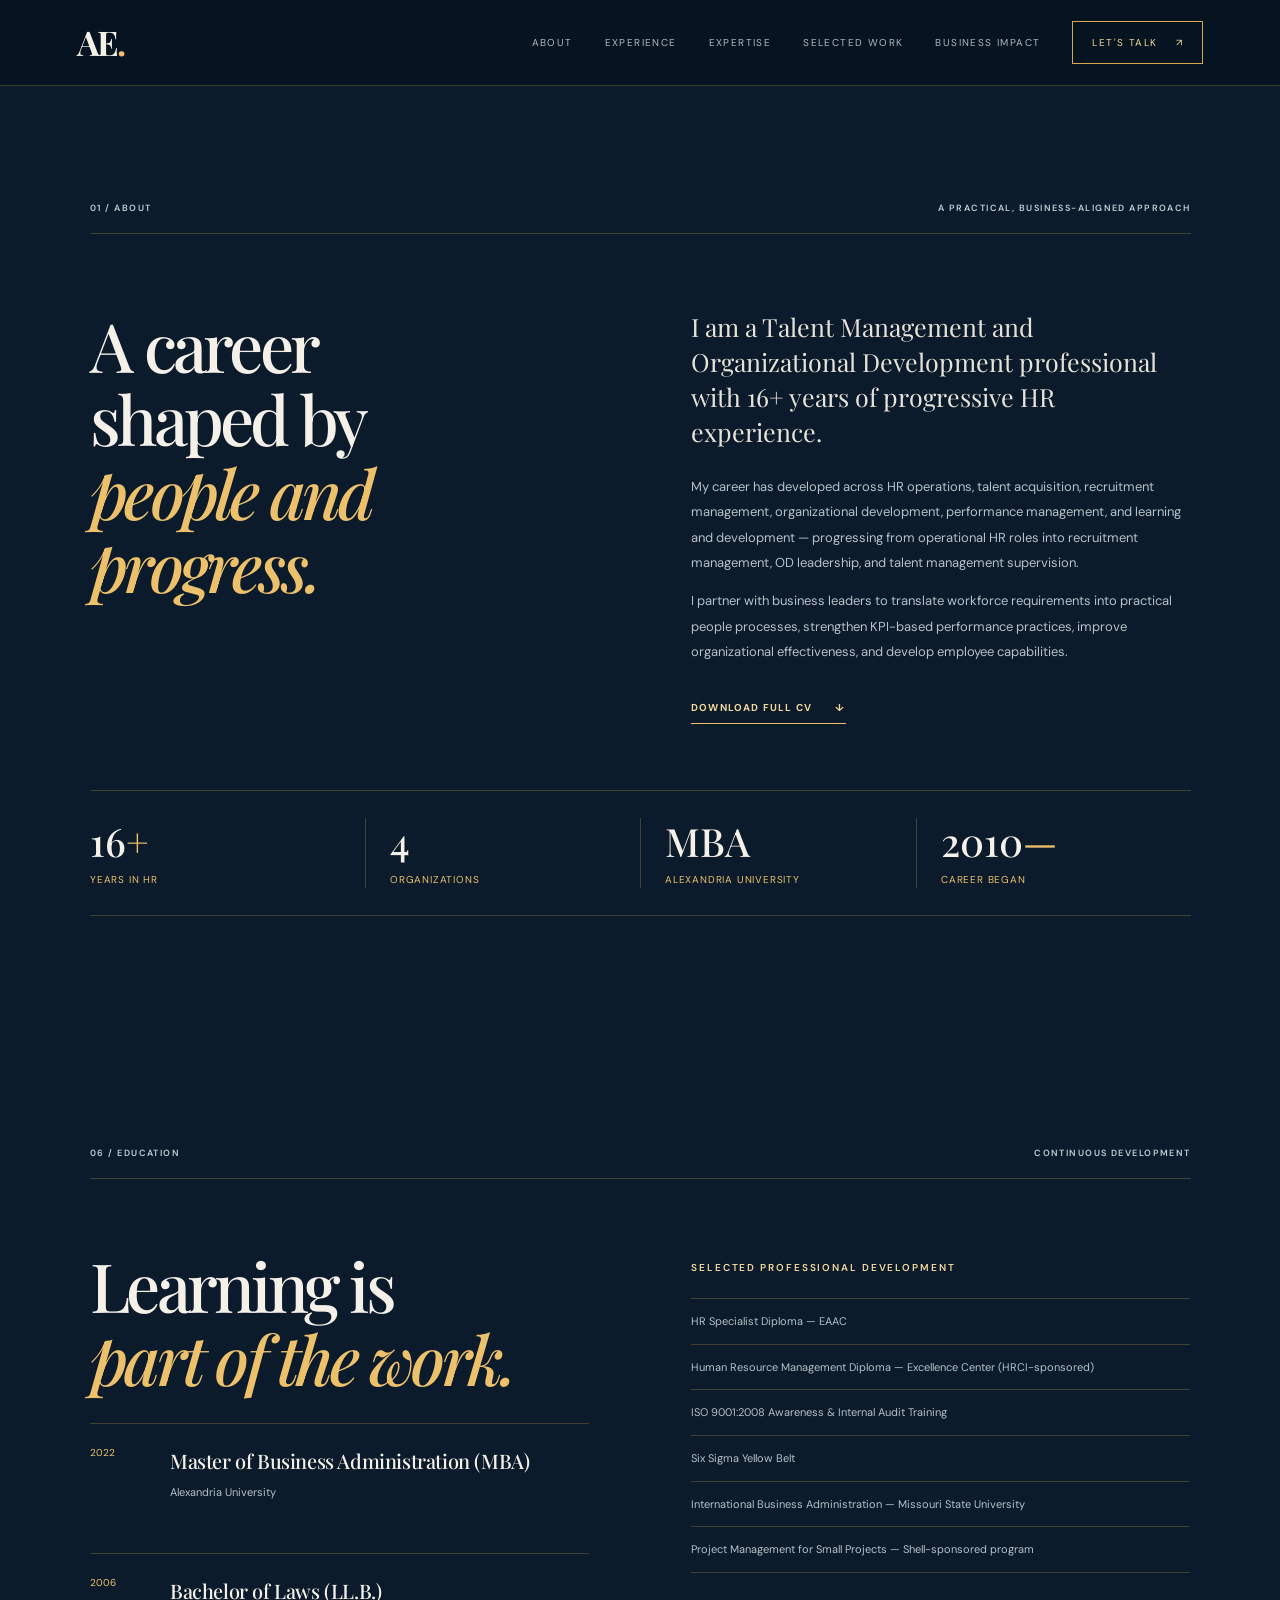
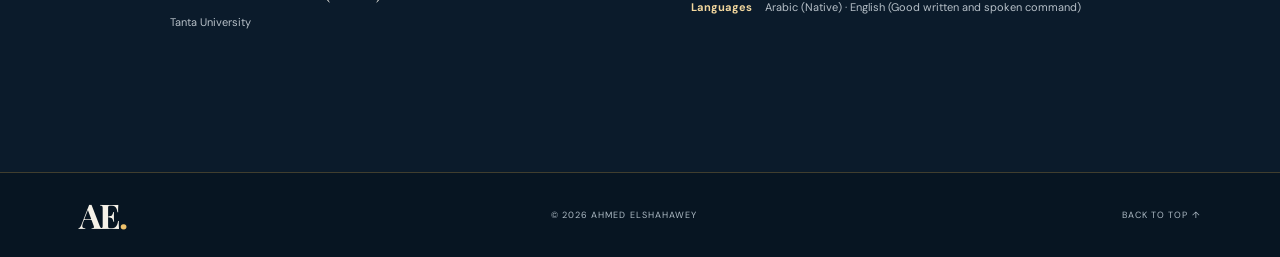
==== about.html @ 7eb0559e "Add dedicated about portfolio page" ====
<!DOCTYPE html>
<html lang="en"><head>
<meta charset="UTF-8"><meta name="viewport" content="width=device-width, initial-scale=1.0">
<meta name="description" content="Professional profile, education and selected development."><meta name="theme-color" content="#081a2a">
<title>About | Ahmed Elshahawey</title>
<link rel="preconnect" href="https://fonts.googleapis.com"><link rel="preconnect" href="https://fonts.gstatic.com" crossorigin>
<link href="https://fonts.googleapis.com/css2?family=DM+Sans:wght@400;500;600;700&family=Playfair+Display:ital,wght@0,500;0,600;0,700;1,500;1,600&display=swap" rel="stylesheet">
<link rel="stylesheet" href="styles.css"></head><body>
<div class="cursor-glow" aria-hidden="true"></div><header class="site-header">
  <a class="brand" href="index.html" aria-label="Ahmed Elshahawey home">AE<span>.</span></a>
  <nav class="nav" id="nav"><a href="about.html" class="active" aria-current="page">About</a><a href="experience.html">Experience</a><a href="expertise.html">Expertise</a><a href="work.html">Selected Work</a><a href="impact.html">Business Impact</a><a href="contact.html" class="nav-contact">Let's talk <span>↗</span></a></nav>
  <button class="menu-toggle" id="menuToggle" aria-label="Toggle navigation" aria-expanded="false"><span></span><span></span></button>
 </header>
<main id="top"><section class="intro section-wrap" id="about">
      <div class="section-label reveal"><span>01 / ABOUT</span><span>A PRACTICAL, BUSINESS-ALIGNED APPROACH</span></div>
      <div class="intro-grid">
        <h2 class="reveal">A career shaped by<br><em>people and progress.</em></h2>
        <div class="intro-text reveal">
          <p class="large-copy">I am a Talent Management and Organizational Development professional with 16+ years of progressive HR experience.</p>
          <p>My career has developed across HR operations, talent acquisition, recruitment management, organizational development, performance management, and learning and development — progressing from operational HR roles into recruitment management, OD leadership, and talent management supervision.</p>
          <p>I partner with business leaders to translate workforce requirements into practical people processes, strengthen KPI-based performance practices, improve organizational effectiveness, and develop employee capabilities.</p>
          <a class="underlined-link" href="assets/Ahmed-Elshahawey-CV.pdf" target="_blank" rel="noopener">Download full CV <span>↓</span></a>
        </div>
      </div>
      <div class="stat-strip reveal">
        <div><strong>16<span>+</span></strong><small>Years in HR</small></div>
        <div><strong>4</strong><small>Organizations</small></div>
        <div><strong>MBA</strong><small>Alexandria University</small></div>
        <div><strong>2010<span>—</span></strong><small>Career began</small></div>
      </div>
    </section><section class="education section-wrap">
      <div class="section-label reveal"><span>06 / EDUCATION</span><span>CONTINUOUS DEVELOPMENT</span></div>
      <div class="education-grid">
        <div class="reveal"><h2>Learning is<br><em>part of the work.</em></h2><div class="education-entry"><span>2022</span><div><h3>Master of Business Administration (MBA)</h3><p>Alexandria University</p></div></div><div class="education-entry"><span>2006</span><div><h3>Bachelor of Laws (LL.B.)</h3><p>Tanta University</p></div></div></div>
        <div class="reveal"><p class="eyebrow">SELECTED PROFESSIONAL DEVELOPMENT</p><ul class="training-list"><li>HR Specialist Diploma — EAAC</li><li>Human Resource Management Diploma — Excellence Center (HRCI-sponsored)</li><li>ISO 9001:2008 Awareness & Internal Audit Training</li><li>Six Sigma Yellow Belt</li><li>International Business Administration — Missouri State University</li><li>Project Management for Small Projects — Shell-sponsored program</li></ul><p class="language-note"><strong>Languages</strong> Arabic (Native) · English (Good written and spoken command)</p></div>
      </div>
    </section></main><footer class="footer"><a class="brand" href="index.html">AE<span>.</span></a><span>© 2026 AHMED ELSHAHAWEY</span><a href="#top">BACK TO TOP ↑</a></footer><script src="script.js"></script></body></html>
---- styles.css ----
*{box-sizing:border-box}html{scroll-behavior:smooth}body{margin:0;background:#f1eee5;color:#202d28;font-family:"DM Sans",sans-serif;font-size:15px;line-height:1.65}a{color:inherit;text-decoration:none}.site-header{height:82px;padding:0 6.2vw;display:flex;align-items:center;justify-content:space-between;border-bottom:1px solid rgba(32,45,40,.16);background:#f1eee5;position:sticky;top:0;z-index:20}.brand{font-family:"Playfair Display",serif;font-size:29px;font-weight:700;letter-spacing:-2px}.brand span{color:#a37b4e}.nav{display:flex;align-items:center;gap:35px;font-size:11px;letter-spacing:.1em;text-transform:uppercase}.nav a{opacity:.75;transition:opacity .25s}.nav a:hover{opacity:1}.nav-contact{border:1px solid #202d28;padding:11px 16px;opacity:1!important}.nav-contact span{margin-left:14px}.menu-toggle{display:none;background:none;border:0}.section-wrap{padding-left:10vw;padding-right:10vw}.hero{background:#202d28;color:#f1eee5;min-height:680px;padding-top:35px;padding-bottom:28px;overflow:hidden}.hero-topline,.hero-bottom,.section-label{display:flex;justify-content:space-between;gap:20px;font-size:9px;letter-spacing:.16em;font-weight:600}.hero-topline{color:#b9b9a9;border-bottom:1px solid #59645c;padding-bottom:18px}.hero-grid{display:grid;grid-template-columns:1.08fr .92fr;align-items:center;gap:4vw;padding:75px 0 65px}.eyebrow{font-size:10px;letter-spacing:.16em;font-weight:600}.eyebrow i{display:inline-block;width:7px;height:7px;background:#c4a57c;border-radius:50%;margin-right:10px}.hero h1,.intro h2,.experience h2,.expertise h2,.work h2,.education h2,.contact h2{font-family:"Playfair Display",serif;font-weight:500;letter-spacing:-.055em;line-height:1.03}.hero h1{font-size:clamp(56px,7.2vw,105px);margin:22px 0 25px}.hero h1 em,.intro h2 em,.experience h2 em,.expertise h2 em,.work h2 em,.education h2 em,.contact h2 em{font-weight:500;color:#c5a77f}.hero-intro{max-width:490px;color:#c7c9bf;font-size:15px;line-height:1.9}.hero-actions{display:flex;align-items:center;gap:28px;margin-top:35px}.button{display:inline-flex;align-items:center;justify-content:space-between;gap:35px;padding:15px 19px;font-size:10px;letter-spacing:.08em;text-transform:uppercase;font-weight:700;transition:transform .25s,background .25s}.button:hover{transform:translateY(-3px)}.button-light{background:#e8e0d0;color:#202d28}.button span{font-size:17px}.text-link{font-size:11px;border-bottom:1px solid #889087;padding-bottom:6px}.text-link span{margin-left:8px}.hero-art{height:420px;position:relative;background:#d7c9b2;overflow:hidden}.art-circle{position:absolute;border-radius:50%;border:1px solid rgba(32,45,40,.5)}.circle-one{width:310px;height:310px;top:40px;left:50%;transform:translateX(-50%)}.circle-two{width:210px;height:210px;top:90px;left:50%;transform:translateX(-50%);background:#a6a88f}.art-arch{position:absolute;width:130px;height:260px;border-radius:100px 100px 0 0;bottom:0;left:50%;transform:translateX(-50%);background:#34483d}.art-line{position:absolute;width:1px;height:100%;background:rgba(32,45,40,.35);left:50%;top:0}.art-caption{position:absolute;bottom:20px;left:22px;right:22px;display:flex;justify-content:space-between;font-size:8px;letter-spacing:.15em;color:#202d28;font-weight:700}.art-index{position:absolute;right:18px;top:18px;font-size:9px;letter-spacing:.12em;color:#202d28}.hero-bottom{color:#b9b9a9;border-top:1px solid #59645c;padding-top:17px}.scroll-note{color:#e2d9c9}.intro{padding-top:120px;padding-bottom:110px}.section-label{color:#8b8c7e;border-bottom:1px solid #d2cec2;padding-bottom:17px}.intro-grid{display:grid;grid-template-columns:1fr 1fr;gap:9vw;padding:75px 0 65px}.intro h2,.experience h2,.expertise h2,.work h2,.education h2{font-size:clamp(42px,5.3vw,69px);margin:0}.intro h2 em,.experience h2 em,.expertise h2 em,.work h2 em,.education h2 em{color:#9d896b}.intro-text{max-width:530px}.large-copy{font-family:"Playfair Display",serif;font-size:25px;line-height:1.4;margin-top:0}.intro-text p:not(.large-copy){color:#666b60;font-size:13px;line-height:1.95}.underlined-link{display:inline-block;margin-top:22px;border-bottom:1px solid #202d28;padding-bottom:7px;font-size:10px;letter-spacing:.12em;text-transform:uppercase;font-weight:700}.underlined-link span{margin-left:20px}.stat-strip{display:grid;grid-template-columns:repeat(4,1fr);border-top:1px solid #c9c5b9;border-bottom:1px solid #c9c5b9;padding:27px 0}.stat-strip div{padding-left:24px;border-left:1px solid #d2cec2}.stat-strip div:first-child{padding-left:0;border:0}.stat-strip strong{display:block;font-family:"Playfair Display",serif;font-size:39px;font-weight:500;line-height:1.2}.stat-strip strong span{color:#9d896b}.stat-strip small{display:block;color:#77796e;font-size:10px;letter-spacing:.08em;text-transform:uppercase;margin-top:6px}.experience{background:#e7e3d8;padding-top:105px;padding-bottom:120px}.section-heading-row{display:flex;justify-content:space-between;align-items:end;gap:35px;padding:70px 0 55px}.section-heading-row>p{max-width:290px;color:#707368;font-size:12px;line-height:1.9}.timeline{border-top:1px solid #c6c3b8}.timeline-item{display:grid;grid-template-columns:220px 1fr;gap:4vw;padding:34px 0;border-bottom:1px solid #c6c3b8}.timeline-date{font-size:9px;letter-spacing:.13em;color:#8a897d;padding-top:6px}.role-org,.work-type{font-size:9px;letter-spacing:.14em;font-weight:700;color:#8c795d;margin:0 0 10px}.role-org span{color:#98988c;font-weight:400}.timeline h3,.expertise-card h3,.work-item h3,.education-entry h3{font-family:"Playfair Display",serif;font-weight:500;letter-spacing:-.02em}.timeline h3{font-size:28px;margin:0 0 13px}.timeline-body p:not(.role-org),.timeline-body li{font-size:12px;color:#696d63;line-height:1.85}.timeline-body ul{padding-left:17px;margin:0;max-width:720px}.timeline-body li{padding:2px 0}.expertise{padding-top:115px;padding-bottom:120px}.expertise h2{padding:70px 0 55px}.expertise-grid{display:grid;grid-template-columns:repeat(3,1fr);border-top:1px solid #cbc7ba;border-left:1px solid #cbc7ba}.expertise-card{min-height:235px;padding:25px 26px;border-right:1px solid #cbc7ba;border-bottom:1px solid #cbc7ba;transition:background .25s}.expertise-card:hover{background:#e6e0d3}.expertise-card>span{font-size:9px;color:#9c886a;letter-spacing:.1em}.expertise-card h3{font-size:25px;line-height:1.2;margin:28px 0 12px}.expertise-card p{font-size:11px;color:#74766b;line-height:1.8;max-width:280px}.work{background:#202d28;color:#f1eee5;padding-top:110px;padding-bottom:120px}.work .section-label{color:#b1b5a8;border-color:#59645c}.work .section-heading-row{align-items:end}.work .section-heading-row>p{color:#b9bdb2}.work h2 em{color:#c5a77f}.work-list{border-top:1px solid #59645c}.work-item{display:grid;grid-template-columns:55px 1fr 30px;gap:22px;align-items:start;padding:28px 0;border-bottom:1px solid #59645c;transition:padding .25s}.work-item:hover{padding-left:10px;padding-right:10px}.work-number{font-family:"Playfair Display",serif;color:#c5a77f;font-size:19px}.work-type{color:#c5a77f;margin-bottom:5px}.work-item h3{font-size:28px;margin:0 0 5px}.work-item p:last-child{color:#b9bdb2;font-size:12px;margin:0;max-width:700px}.work-arrow{font-size:20px;color:#c5a77f}.education{padding-top:110px;padding-bottom:115px}.education-grid{display:grid;grid-template-columns:1fr 1fr;gap:9vw;padding-top:70px}.education-entry{display:grid;grid-template-columns:65px 1fr;gap:15px;border-top:1px solid #cbc7ba;padding:20px 0;margin-top:27px}.education-entry>span{font-size:10px;color:#9c886a}.education-entry h3{font-size:20px;margin:0}.education-entry p{font-size:11px;color:#77796e;margin:5px 0}.training-list{padding:0;list-style:none;border-top:1px solid #cbc7ba;margin-top:22px}.training-list li{padding:13px 0;border-bottom:1px solid #cbc7ba;font-size:11px;color:#676c61}.language-note{font-size:11px;color:#77796e;margin-top:25px}.language-note strong{color:#202d28;margin-right:10px}.contact{background:#a6a88f;padding-top:100px;padding-bottom:25px}.contact-inner{max-width:850px;margin:0 auto;padding:30px 0 85px}.contact .eyebrow{color:#39483d}.contact h2{font-size:clamp(58px,8vw,100px);margin:28px 0}.contact h2 em{color:#f1eee5}.contact-copy{max-width:430px;color:#3f4b40;font-size:13px;line-height:1.9;margin-bottom:30px}.contact-meta{border-top:1px solid rgba(32,45,40,.35);padding-top:18px;display:flex;justify-content:space-between;gap:20px;font-size:9px;letter-spacing:.12em;font-weight:700}.footer{height:85px;padding:0 6.2vw;display:flex;align-items:center;justify-content:space-between;font-size:9px;letter-spacing:.12em;color:#77796e}.footer .brand{color:#202d28}.cursor-glow{display:none}.reveal{opacity:0;transform:translateY(22px);transition:opacity .7s ease,transform .7s ease}.reveal.visible{opacity:1;transform:translateY(0)}
@media(max-width:800px){.section-wrap{padding-left:7vw;padding-right:7vw}.site-header{height:70px;padding:0 7vw}.nav{display:none;position:absolute;top:70px;left:0;right:0;background:#f1eee5;padding:25px 7vw;flex-direction:column;align-items:flex-start;gap:20px;border-bottom:1px solid #d2cec2}.nav.open{display:flex}.menu-toggle{display:flex;flex-direction:column;gap:6px;padding:10px}.menu-toggle span{width:23px;height:1px;background:#202d28}.hero{min-height:auto}.hero-grid{grid-template-columns:1fr;padding:60px 0 45px}.hero h1{font-size:clamp(55px,13vw,85px)}.hero-art{height:330px;max-width:520px}.hero-topline,.hero-bottom{font-size:8px}.intro,.expertise,.education{padding-top:80px;padding-bottom:80px}.intro-grid,.education-grid{grid-template-columns:1fr;gap:35px;padding:50px 0}.stat-strip{grid-template-columns:repeat(2,1fr);row-gap:25px}.stat-strip div:nth-child(3){padding-left:0;border-left:0}.experience,.work{padding-top:80px;padding-bottom:85px}.section-heading-row{display:block;padding:50px 0 35px}.section-heading-row>p{margin-top:22px}.timeline-item{grid-template-columns:1fr;gap:10px;padding:25px 0}.timeline-date{font-size:8px}.expertise h2{padding:50px 0 35px}.expertise-grid{grid-template-columns:1fr 1fr}.expertise-card{min-height:210px;padding:20px}.expertise-card h3{font-size:21px}.work-item{grid-template-columns:32px 1fr 20px;gap:12px}.work-item h3{font-size:23px}.contact{padding-top:75px}.contact-inner{padding-bottom:60px}.contact-meta{flex-wrap:wrap}.footer{padding:0 7vw}}
@media(max-width:480px){.hero-topline span:last-child{display:none}.hero-bottom .scroll-note{display:none}.hero-actions{gap:18px;flex-wrap:wrap}.expertise-grid{grid-template-columns:1fr}.expertise-card{min-height:180px}.stat-strip strong{font-size:33px}.contact h2{font-size:58px}.footer{font-size:8px}}
@media(prefers-reduced-motion:reduce){html{scroll-behavior:auto}.reveal{opacity:1;transform:none;transition:none}*{transition:none!important}}


/* Case studies — phase 2 */
.case-grid{display:grid;grid-template-columns:1fr;gap:18px}
.case-card{border:1px solid #59645c;padding:30px 34px 28px;display:grid;grid-template-columns:1fr 1fr;column-gap:6vw;row-gap:18px;transition:background .25s,border-color .25s}
.case-card:hover{background:#263a32;border-color:#8b927e}
.case-top{grid-column:1/-1;display:flex;justify-content:space-between;gap:18px;color:#c5a77f;font-size:9px;letter-spacing:.13em;font-weight:700}
.case-card h3{font-family:"Playfair Display",serif;font-weight:500;font-size:clamp(27px,3vw,38px);line-height:1.18;letter-spacing:-.03em;margin:0;max-width:560px}
.case-lead{font-size:12px;line-height:1.9;color:#c3c8bd;margin:0;max-width:540px}
.case-detail{border-top:1px solid #59645c;padding-top:13px}
.case-detail>span,.case-value>span{font-size:9px;letter-spacing:.14em;color:#c5a77f;font-weight:700}
.case-detail p,.case-value p{font-size:11px;line-height:1.85;color:#b9bdb2;margin:8px 0 0}
.case-value{grid-column:1/-1;background:rgba(197,167,127,.08);padding:15px 18px}
.case-value p{font-size:12px;color:#e1e2d8}
.case-note{font-size:10px;line-height:1.8;color:#aeb5a9;margin:22px 0 0}
@media(max-width:800px){.case-card{grid-template-columns:1fr;padding:24px 20px;row-gap:15px}.case-top{flex-direction:column;gap:5px}.case-value{grid-column:auto}}

/* Business impact section — phase 3 */
.impact{padding-top:110px;padding-bottom:120px;background:#e7e3d8}
.impact .section-label{border-color:#c6c3b8}
.impact .section-heading-row{padding-bottom:45px}
.impact-grid{display:grid;grid-template-columns:repeat(2,1fr);border-top:1px solid #c6c3b8;border-left:1px solid #c6c3b8}
.impact-card{padding:28px 30px 30px;border-right:1px solid #c6c3b8;border-bottom:1px solid #c6c3b8;min-height:270px}
.impact-index{font-size:9px;letter-spacing:.14em;color:#9c886a;font-weight:700}
.impact-card h3{font-family:"Playfair Display",serif;font-weight:500;font-size:29px;letter-spacing:-.025em;margin:24px 0 10px}
.impact-card>p{font-size:12px;line-height:1.9;color:#6f7268;max-width:480px;margin:0 0 22px}
.impact-measures{display:flex;flex-wrap:wrap;gap:7px}
.impact-measures span{border:1px solid #c3beaf;padding:6px 9px;font-size:8px;letter-spacing:.08em;color:#555f53}
.impact-principle{margin-top:24px;padding:22px 25px;background:#202d28;color:#f1eee5}
.impact-principle>span{font-size:9px;letter-spacing:.14em;color:#c5a77f;font-weight:700}
.impact-principle p{font-family:"Playfair Display",serif;font-size:21px;line-height:1.5;max-width:850px;margin:12px 0 0}
@media(max-width:800px){.impact{padding-top:80px;padding-bottom:85px}.impact-grid{grid-template-columns:1fr}.impact-card{min-height:0;padding:24px 20px}.impact-principle{padding:20px}.impact-principle p{font-size:18px}.nav{max-height:calc(100vh - 70px);overflow:auto}}

.hero-portrait{height:420px;max-width:468px;justify-self:end;width:100%;overflow:visible;background:transparent;position:relative}
.hero-portrait img{display:block;width:100%;height:100%;object-fit:contain;object-position:center bottom;filter:drop-shadow(0 16px 24px rgba(0,0,0,.2))}
.hero-portrait:after{display:none}
@media(max-width:800px){.hero-portrait{height:360px;max-width:520px;justify-self:start}}
@media(max-width:480px){.hero-portrait{height:310px}}


/* Single source of truth for the hero portrait layout */
.hero-portrait {
  display: block;
  position: relative;
  width: 100%;
  max-width: 560px;
  height: auto;
  min-height: 0;
  align-self: end;
  justify-self: center;
  overflow: visible;
  background: transparent;
  opacity: 1;
  visibility: visible;
  transform: none;
  z-index: 2;
}
.hero-portrait img {
  display: block;
  width: 100%;
  height: auto;
  max-height: 680px;
  object-fit: contain;
  object-position: center bottom;
  filter: drop-shadow(0 16px 24px rgba(0,0,0,.24));
}
@media (min-width: 901px) {
  .hero {
    min-height: 760px;
    height: auto;
    max-height: none;
    overflow: hidden;
    display: flex;
    flex-direction: column;
    position: relative;
  }
  .hero-grid {
    display: grid;
    grid-template-columns: minmax(0, 1.15fr) minmax(300px, .85fr);
    align-items: end;
    gap: 2vw;
    flex: 1;
    min-height: 0;
    padding: clamp(48px, 5vw, 76px) 0 22px;
    position: relative;
  }
  .hero-copy {
    position: relative;
    z-index: 3;
    width: 100%;
    min-width: 0;
    align-self: center;
  }
  .hero h1 {
    font-size: clamp(43px, 5.1vw, 76px);
    line-height: 1.01;
    max-width: 100%;
  }
  .hero h1 .hero-line { display: block; white-space: nowrap; }
  .hero-portrait {
    grid-column: 2;
    grid-row: 1;
    width: min(100%, 500px);
    max-width: 500px;
    max-height: 660px;
    justify-self: end;
    align-self: end;
  }
  .hero-portrait img {
    width: 100%;
    height: auto;
    max-height: 660px;
    object-fit: contain;
    object-position: center bottom;
  }
}
@media (min-width: 901px) and (max-width: 1150px) {
  .hero-grid { grid-template-columns: minmax(0, 1.1fr) minmax(260px, .9fr); gap: 1vw; }
  .hero h1 { font-size: clamp(40px, 4.8vw, 58px); }
  .hero-portrait { max-width: 420px; }
}
@media (max-width: 900px) {
  .hero {
    height: auto;
    min-height: 0;
    max-height: none;
    aspect-ratio: auto;
    overflow: hidden;
  }
  .hero-grid {
    display: flex;
    flex-direction: column;
    align-items: stretch;
    gap: 26px;
    padding: 48px 0 30px;
  }
  .hero-copy { order: 1; width: 100%; position: relative; z-index: 2; }
  .hero h1 { font-size: clamp(38px, 8vw, 64px); line-height: 1.02; }
  .hero h1 .hero-line { white-space: normal; }
  .hero-portrait {
    order: 2;
    width: min(100%, 480px);
    max-width: 480px;
    max-height: none;
    align-self: center;
  }
  .hero-portrait img { width: 100%; height: auto; max-height: none; }
}
@media (max-width: 480px) {
  .hero-topline span:last-child { display: none; }
  .hero h1 { font-size: clamp(34px, 9vw, 44px); }
  .hero-actions { flex-wrap: wrap; }
}
@media (prefers-reduced-motion: reduce) {
  .hero-portrait { opacity: 1; transform: none; }
}


/* Approved original portrait: final override, no fixed-height cropping */
.hero-portrait {
  display: block !important;
  position: relative;
  width: min(100%, 500px) !important;
  height: auto !important;
  max-width: 500px !important;
  max-height: none !important;
  min-height: 0 !important;
  overflow: visible !important;
  opacity: 1 !important;
  visibility: visible !important;
  transform: none !important;
  align-self: end;
  justify-self: end;
  background: transparent !important;
  z-index: 2;
}
.hero-portrait img {
  display: block !important;
  width: 100% !important;
  height: auto !important;
  max-width: 100%;
  max-height: 680px !important;
  object-fit: contain !important;
  object-position: center bottom !important;
  filter: drop-shadow(0 16px 24px rgba(0,0,0,.2));
}
@media (max-width: 800px) {
  .hero-grid { grid-template-columns: 1fr !important; gap: 28px !important; }
  .hero-portrait {
    width: min(100%, 460px) !important;
    max-width: 460px !important;
    justify-self: center !important;
    align-self: center;
  }
  .hero-portrait img { max-height: none !important; }
}


/* =========================================================
   DARK NAVY + GOLD DESIGN SYSTEM — unified visual pass
   ========================================================= */
:root{
  --navy-950:#071522;
  --navy-900:#0b1b2b;
  --navy-850:#102438;
  --navy-800:#142b40;
  --navy-700:#1b3850;
  --gold-500:#d6a84f;
  --gold-400:#edc16c;
  --gold-300:#f3d89e;
  --ivory:#f5f1e8;
  --muted:#b7c0c8;
  --line:rgba(213,168,79,.28);
}
html{background:var(--navy-950);scroll-padding-top:90px}
body{background:var(--navy-950);color:var(--ivory);font-size:15px;line-height:1.7}
.site-header{
  height:86px;padding:0 clamp(28px,6vw,92px);
  background:rgba(7,21,34,.97);color:var(--ivory);
  border-bottom:1px solid var(--line);backdrop-filter:blur(14px)
}
.brand{color:var(--ivory);font-size:34px}
.brand span{color:var(--gold-400)}
.nav{gap:clamp(16px,2.5vw,38px);font-size:10px;letter-spacing:.14em}
.nav a{color:#d8dce0;opacity:.82}
.nav a:hover{color:var(--gold-300);opacity:1}
.nav-contact{border:1px solid var(--gold-500);padding:12px 19px;color:var(--gold-300)!important}
.nav-contact:hover{background:var(--gold-500);color:var(--navy-950)!important}
.menu-toggle span{background:var(--ivory)}
.section-wrap{padding-left:clamp(28px,7vw,112px);padding-right:clamp(28px,7vw,112px)}
.hero{
  position:relative;isolation:isolate;overflow:hidden;
  min-height:810px;padding-top:38px;padding-bottom:30px;
  background:
    radial-gradient(ellipse at 82% 48%,rgba(36,67,89,.58) 0%,rgba(17,42,62,.18) 32%,transparent 57%),
    linear-gradient(118deg,var(--navy-900) 0%,var(--navy-950) 100%);
}
.hero:before,.hero:after{content:"";position:absolute;pointer-events:none;z-index:-1;border-radius:50%}
.hero:before{
  width:min(74vw,980px);aspect-ratio:1;right:-18%;top:9%;
  border:1px solid rgba(214,168,79,.68);
  box-shadow:0 0 0 58px rgba(214,168,79,.035),0 0 0 118px rgba(214,168,79,.025);
}
.hero:after{
  width:min(52vw,680px);aspect-ratio:1;right:-2%;bottom:-62%;
  background:linear-gradient(145deg,rgba(31,63,83,.78),rgba(10,26,41,.12));
  border:1px solid rgba(214,168,79,.18);
}
.hero-topline,.hero-bottom{position:relative;z-index:2;color:#d0d5d8;border-color:rgba(232,202,144,.32)}
.hero-topline{padding-bottom:21px;font-size:10px}
.hero-grid{
  position:relative;z-index:1;grid-template-columns:minmax(0,1.12fr) minmax(330px,.88fr);
  align-items:center;gap:clamp(20px,3vw,54px);padding:clamp(70px,8vw,118px) 0 64px
}
.hero-copy{position:relative;z-index:3;max-width:780px}
.eyebrow{color:var(--gold-300);font-size:10px;letter-spacing:.19em}
.eyebrow i{background:var(--gold-400);width:8px;height:8px}
.hero h1{font-size:clamp(52px,6.3vw,92px);line-height:1.02;letter-spacing:-.06em;margin:28px 0 25px}
.hero h1 em{color:var(--gold-400)}
.hero-intro{max-width:600px;color:#d2d9df;font-size:16px;line-height:1.85}
.hero-actions{gap:22px;margin-top:34px}
.button{padding:16px 22px;font-size:10px;letter-spacing:.1em}
.button-light{background:var(--gold-400);color:var(--navy-950);border:1px solid var(--gold-400)}
.button-light:hover{background:var(--gold-300)}
.button-outline{border:1px solid rgba(245,241,232,.7);color:var(--ivory);background:rgba(255,255,255,.025)}
.button-outline:hover{border-color:var(--gold-400);color:var(--gold-300)}
.hero-proof{
  display:grid;grid-template-columns:repeat(3,minmax(0,1fr));gap:0;
  max-width:660px;margin-top:68px;border-top:1px solid rgba(214,168,79,.28);
  padding-top:22px
}
.hero-proof>div{display:flex;align-items:center;gap:13px;min-width:0;padding:0 18px;border-right:1px solid rgba(214,168,79,.25)}
.hero-proof>div:first-child{padding-left:0}
.hero-proof>div:last-child{border-right:0;padding-right:0}
.proof-icon{width:38px;height:38px;flex:0 0 38px;display:grid;place-items:center;color:var(--gold-400)}
.proof-icon svg,.expertise-icon svg{width:29px;height:29px;fill:none;stroke:currentColor;stroke-width:1.55;stroke-linecap:round;stroke-linejoin:round}
.hero-proof strong{display:block;color:var(--ivory);font-size:11px;line-height:1.4;font-weight:600}
.hero-proof small{display:block;color:#aebbc5;font-size:10px;line-height:1.5;margin-top:4px}
.hero-portrait{
  width:min(100%,540px)!important;max-width:540px!important;
  justify-self:end;align-self:end;position:relative;z-index:2;
  margin:0 -1.5vw -30px 0
}
.hero-portrait:before{
  content:"";position:absolute;z-index:-1;width:92%;aspect-ratio:1;border-radius:50%;
  right:-5%;top:10%;border:1px solid rgba(214,168,79,.72);
  box-shadow:0 0 0 42px rgba(214,168,79,.045),0 0 0 86px rgba(214,168,79,.025)
}
.hero-portrait img{
  width:100%!important;height:auto!important;max-height:700px!important;
  object-fit:contain!important;object-position:center bottom!important;
  filter:drop-shadow(0 22px 36px rgba(0,0,0,.34))
}
.hero-bottom{padding-top:18px;font-size:9px;letter-spacing:.16em}
.scroll-note{color:var(--gold-300)}
/* Consistent dark surfaces and gold details throughout the portfolio */
.intro,.expertise,.education{background:var(--navy-900);color:var(--ivory)}
.experience,.impact{background:var(--navy-850);color:var(--ivory)}
.work{background:var(--navy-950);color:var(--ivory)}
.contact{background:linear-gradient(120deg,#142b40,#0b1b2b);color:var(--ivory)}
.section-label{color:#c4cdd4;border-color:var(--line)}
.section-heading-row>p,.intro-text p:not(.large-copy),.timeline-body p:not(.role-org),.timeline-body li,
.expertise-card p,.impact-card>p,.education-entry p,.training-list li,.language-note{
  color:var(--muted)
}
.intro h2 em,.experience h2 em,.expertise h2 em,.work h2 em,.education h2 em,.contact h2 em{color:var(--gold-400)}
.large-copy{color:#e8e3d9}
.stat-strip,.timeline,.expertise-grid,.impact-grid,.education-entry,.training-list{border-color:var(--line)}
.stat-strip div{border-color:var(--line)}
.stat-strip strong{color:var(--ivory)}
.stat-strip strong span,.stat-strip small,.timeline-date,.role-org,.work-type,.education-entry>span{color:var(--gold-400)}
.experience .section-heading-row>p,.work .section-heading-row>p{color:#b7c2cb}
.timeline-item{border-color:var(--line)}
.timeline h3,.expertise-card h3,.work-item h3,.education-entry h3,.impact-card h3{color:var(--ivory)}
.role-org span{color:#9daebb}
.expertise-grid,.impact-grid{border-top-color:var(--line);border-left-color:var(--line)}
.expertise-card,.impact-card{border-right-color:var(--line);border-bottom-color:var(--line);background:rgba(255,255,255,.018)}
.expertise-card:hover{background:rgba(214,168,79,.075)}
.expertise-card>span:not(.expertise-icon){color:var(--gold-400)}
.expertise-icon{display:grid;place-items:center;width:42px;height:42px;color:var(--gold-400);margin-bottom:23px}
.expertise-icon svg{width:31px;height:31px}
.expertise-card h3{margin:0 0 12px;font-size:24px}
.work .section-label{color:#c5cdd3;border-color:var(--line)}
.case-card{border-color:var(--line);background:rgba(255,255,255,.018)}
.case-card:hover{background:rgba(214,168,79,.055);border-color:rgba(214,168,79,.65)}
.case-top,.case-detail>span,.case-value>span,.impact-index,.impact-principle>span{color:var(--gold-400)}
.case-lead,.case-detail p,.case-value p,.case-note{color:#bdc7cf}
.case-detail{border-color:var(--line)}
.case-value{background:rgba(214,168,79,.09)}
.impact .section-label{border-color:var(--line)}
.impact-measures span{border-color:rgba(214,168,79,.34);color:#e2d0a8;background:rgba(214,168,79,.045)}
.impact-principle{background:linear-gradient(110deg,#1a3850,#0b1b2b);border:1px solid var(--line)}
.impact-principle p{color:var(--ivory)}
.underlined-link{border-color:var(--gold-400);color:var(--gold-300)}
.training-list li{border-color:var(--line)}
.language-note strong{color:var(--gold-300)}
.contact .eyebrow{color:var(--gold-300)}
.contact-copy{color:#c4cdd4}
.contact-meta{border-color:var(--line);color:#d4dbe0}
.contact-meta a:hover,.footer a:hover{color:var(--gold-300)}
.footer{background:var(--navy-950);color:#aebbc5;border-top:1px solid var(--line)}
.footer .brand{color:var(--ivory)}
/* spacing rhythm */
.intro{padding-top:clamp(82px,9vw,128px);padding-bottom:clamp(82px,9vw,118px)}
.experience,.work,.impact{padding-top:clamp(82px,9vw,118px);padding-bottom:clamp(86px,9vw,122px)}
.expertise,.education{padding-top:clamp(82px,9vw,118px);padding-bottom:clamp(86px,9vw,122px)}
.intro-grid,.education-grid{gap:clamp(38px,8vw,120px)}
.section-heading-row{gap:clamp(28px,5vw,70px)}
/* mobile balance */
@media(max-width:900px){
 .hero{min-height:0;padding-top:28px}
 .hero-grid{grid-template-columns:1fr;gap:34px;padding:58px 0 38px}
 .hero-copy{max-width:100%}
 .hero h1{font-size:clamp(48px,9vw,76px)}
 .hero-portrait{width:min(100%,470px)!important;max-width:470px!important;margin:0 auto -18px!important;align-self:center}
 .hero-portrait img{max-height:none!important}
 .hero:before{width:100vw;right:-32%;top:35%}
 .hero:after{width:80vw;right:-20%;bottom:-25%}
 .hero-proof{max-width:100%;margin-top:42px}
 .nav{background:var(--navy-900);border-color:var(--line)}
 .nav a{color:var(--ivory)}
 .menu-toggle span{background:var(--ivory)}
}
@media(max-width:560px){
 .hero-proof{grid-template-columns:1fr;gap:15px}
 .hero-proof>div,.hero-proof>div:first-child,.hero-proof>div:last-child{padding:0;border:0}
 .hero-proof>div{border-bottom:1px solid rgba(214,168,79,.2);padding-bottom:13px}
 .hero-proof>div:last-child{border-bottom:0;padding-bottom:0}
 .hero-topline{font-size:8px;letter-spacing:.1em}
 .hero h1{font-size:clamp(42px,10vw,58px)}
 .hero-intro{font-size:14px}
 .hero-actions{gap:12px}
 .button{gap:18px;padding:14px 16px}
 .contact-meta{font-size:8px}
}
/* avoid reveal animation hiding the main hero content */
.hero .hero-topline,.hero .hero-copy{opacity:1;transform:none}


/* HERO refinement — clear text/photo separation and aligned content */
.hero-grid{
  grid-template-columns:minmax(0,1.02fr) minmax(320px,.98fr);
  column-gap:clamp(42px,6vw,96px);
  align-items:center;
}
.hero-copy{
  width:100%;
  max-width:680px;
  min-width:0;
  justify-self:start;
}
.hero h1{
  max-width:100%;
  font-size:clamp(46px,5.35vw,78px);
  line-height:1.045;
  letter-spacing:-.058em;
  margin:24px 0 22px;
}
.hero h1 .hero-line{display:block}
.hero-intro{
  max-width:560px;
  margin-right:24px;
  font-size:15px;
  line-height:1.8;
}
.hero-actions{margin-top:30px;gap:22px}
.hero-proof{
  width:100%;
  max-width:630px;
  margin-top:52px;
}
.hero-proof>div{gap:10px;padding-left:14px;padding-right:14px}
.hero-proof strong{font-size:10px}
.hero-proof small{font-size:9px}
.hero-portrait{
  width:min(100%,490px)!important;
  max-width:490px!important;
  justify-self:end;
  margin:0 -0.5vw -24px 0;
}
@media(min-width:901px){
  .hero-grid{grid-template-columns:minmax(0,1.04fr) minmax(320px,.96fr)}
  .hero-copy{max-width:660px}
  .hero h1{font-size:clamp(46px,5.15vw,74px)}
}
@media(min-width:901px) and (max-width:1180px){
  .hero-grid{column-gap:38px;grid-template-columns:minmax(0,1.05fr) minmax(285px,.95fr)}
  .hero h1{font-size:clamp(43px,4.9vw,58px)}
  .hero-proof{margin-top:38px}
}
@media(max-width:900px){
  .hero-grid{gap:34px;padding-top:52px;padding-bottom:34px}
  .hero-copy{max-width:700px}
  .hero h1{font-size:clamp(42px,7.2vw,62px);line-height:1.05}
  .hero-intro{max-width:620px;margin-right:0}
  .hero-proof{margin-top:38px}
  .hero-portrait{margin:0 auto -16px!important}
}
@media(max-width:560px){
  .hero h1{font-size:clamp(37px,9.1vw,49px);line-height:1.07}
  .hero-intro{font-size:13px}
  .hero-actions{margin-top:24px}
}


/* Seamless portrait-to-background blend: soften the lower image edge */
.hero-portrait{
  position:relative;
  isolation:isolate;
}
.hero-portrait img{
  -webkit-mask-image:linear-gradient(
    to bottom,
    #000 0%,
    #000 62%,
    rgba(0,0,0,.94) 73%,
    rgba(0,0,0,.68) 84%,
    rgba(0,0,0,.28) 94%,
    transparent 100%
  )!important;
  mask-image:linear-gradient(
    to bottom,
    #000 0%,
    #000 76%,
    rgba(0,0,0,.92) 83%,
    rgba(0,0,0,.55) 91%,
    transparent 100%
  )!important;
  filter:drop-shadow(0 18px 30px rgba(0,0,0,.22))!important;
}
.hero-portrait:after{
  content:"";
  display:block!important;
  position:absolute;
  z-index:3;
  left:-2%;
  right:-2%;
  bottom:-1px;
  height:28%;
  pointer-events:none;
  background:linear-gradient(
    to bottom,
    rgba(7,21,34,0) 0%,
    rgba(7,21,34,.22) 48%,
    rgba(7,21,34,.78) 100%
  );
}
@media(max-width:900px){
  .hero-portrait img{
    -webkit-mask-image:linear-gradient(to bottom,#000 0%,#000 70%,rgba(0,0,0,.85) 82%,rgba(0,0,0,.35) 94%,transparent 100%)!important;
    mask-image:linear-gradient(to bottom,#000 0%,#000 84%,rgba(0,0,0,.7) 94%,transparent 100%)!important;
  }
  .hero-portrait:after{height:20%}
}


/* FINAL HERO CLEANUP — simplify geometry, improve hierarchy, prevent collisions */
.site-header{
  position:relative!important;
  top:auto!important;
  z-index:20;
  min-height:86px;
}
html{scroll-padding-top:18px}

/* Remove competing oversized background rings; retain one controlled accent */
.hero:before{opacity:.24!important;transform:scale(.88)!important}
.hero:after{opacity:.18!important;transform:scale(.84)!important}
.hero-portrait:before{
  width:88%!important;
  border:1px solid rgba(225,177,88,.38)!important;
  box-shadow:0 0 0 26px rgba(225,177,88,.035),0 0 0 52px rgba(225,177,88,.025)!important;
}
.hero-grid{
  grid-template-columns:minmax(0,1.08fr) minmax(340px,.92fr)!important;
  gap:clamp(52px,6vw,88px)!important;
  align-items:center!important;
  padding-top:66px!important;
  padding-bottom:48px!important;
}
.hero-copy{
  max-width:650px!important;
  min-width:0;
  z-index:4!important;
}
.hero h1{
  max-width:650px!important;
  font-size:clamp(48px,5.1vw,72px)!important;
  line-height:1.06!important;
  letter-spacing:-.055em!important;
  margin:24px 0 24px!important;
}
.hero h1 .hero-line{white-space:normal!important}
.hero-intro{
  max-width:540px!important;
  font-size:16px!important;
  line-height:1.85!important;
}
.hero-actions{margin-top:30px!important;gap:20px!important}
.hero-proof{
  max-width:630px!important;
  margin-top:46px!important;
  gap:0!important;
}
.hero-proof>div{padding:0 14px!important;gap:12px!important}
.hero-proof strong{font-size:11px!important}
.hero-proof small{font-size:10px!important}
.hero-portrait{
  width:min(100%,455px)!important;
  max-width:455px!important;
  height:auto!important;
  aspect-ratio:760/977;
  justify-self:end!important;
  align-self:end!important;
  margin:0!important;
  overflow:visible!important;
}
.hero-portrait img{
  width:100%!important;
  height:100%!important;
  max-height:none!important;
  object-fit:contain!important;
  object-position:center bottom!important;
  /* Keep the face and shoulders crisp; feather only the silhouette edges and lower cut */
  -webkit-mask-image:
    linear-gradient(to bottom,#000 0%,#000 68%,rgba(0,0,0,.88) 82%,rgba(0,0,0,.38) 94%,transparent 100%),
    linear-gradient(to right,transparent 0%,#000 7%,#000 93%,transparent 100%)!important;
  mask-image:
    linear-gradient(to bottom,#000 0%,#000 68%,rgba(0,0,0,.88) 82%,rgba(0,0,0,.38) 94%,transparent 100%),
    linear-gradient(to right,transparent 0%,#000 7%,#000 93%,transparent 100%)!important;
  -webkit-mask-composite:source-in;
  mask-composite:intersect;
  filter:drop-shadow(0 14px 26px rgba(0,0,0,.2))!important;
}
.hero-portrait:after{height:30%!important;opacity:.72}
.hero-topline{font-size:10px!important;letter-spacing:.15em!important}
.hero-bottom{font-size:10px!important}

/* Keep desktop composition balanced at common laptop widths */
@media(min-width:801px) and (max-width:1100px){
  .hero-grid{grid-template-columns:minmax(0,1.05fr) minmax(285px,.95fr)!important;gap:34px!important}
  .hero h1{font-size:clamp(44px,5vw,58px)!important}
  .hero-portrait{max-width:390px!important}
  .hero-intro{font-size:15px!important}
  .hero-proof{margin-top:34px!important}
  .hero-proof>div{padding:0 9px!important;gap:8px!important}
  .hero-proof strong{font-size:10px!important}
  .hero-proof small{font-size:9px!important}
}
@media(max-width:800px){
  .site-header{position:relative!important;min-height:70px}
  .hero-grid{grid-template-columns:1fr!important;gap:30px!important;padding:48px 0 32px!important}
  .hero-copy{max-width:100%!important}
  .hero h1{font-size:clamp(42px,8vw,62px)!important;line-height:1.07!important}
  .hero-intro{max-width:620px!important;font-size:15px!important}
  .hero-portrait{width:min(100%,420px)!important;max-width:420px!important;margin:0 auto!important;justify-self:center!important}
  .hero-proof{margin-top:34px!important}
  .hero-portrait:after{height:22%!important}
}
@media(max-width:480px){
  .hero h1{font-size:clamp(36px,9vw,46px)!important}
  .hero-intro{font-size:14px!important}
  .hero-topline{font-size:8px!important}
  .hero-proof strong{font-size:11px!important}
  .hero-proof small{font-size:10px!important}
}


/* FINAL REFINEMENT: keep decorative rings behind the portrait column only */
.hero:before{
  width:min(56vw,690px)!important;
  right:-9%!important;
  top:17%!important;
  opacity:.16!important;
  border-color:rgba(214,168,79,.42)!important;
  box-shadow:none!important;
}
.hero:after{
  width:min(38vw,470px)!important;
  right:2%!important;
  bottom:-34%!important;
  opacity:.12!important;
  border-color:rgba(214,168,79,.16)!important;
}
.hero-portrait{
  width:min(100%,390px)!important;
  max-width:390px!important;
  margin:0 12px 34px 0!important;
  transform:translateY(-8px)!important;
}
.hero-portrait:before{
  width:78%!important;
  right:2%!important;
  top:9%!important;
  box-shadow:0 0 0 18px rgba(225,177,88,.025)!important;
  border-color:rgba(225,177,88,.32)!important;
}
.hero-grid{
  padding-bottom:24px!important;
}
.hero-bottom{
  position:relative!important;
  z-index:3!important;
  margin-top:0!important;
}
@media(min-width:801px) and (max-width:1100px){
  .hero:before{width:58vw!important;right:-15%!important;top:18%!important}
  .hero:after{width:40vw!important;right:-1%!important;bottom:-30%!important}
  .hero-portrait{width:min(100%,350px)!important;max-width:350px!important;margin:0 4px 30px 0!important}
}
@media(max-width:800px){
  .hero:before{width:78vw!important;max-width:520px!important;right:-18%!important;top:43%!important}
  .hero:after{width:58vw!important;right:-8%!important;bottom:-18%!important}
  .hero-portrait{width:min(100%,380px)!important;max-width:380px!important;margin:0 auto 26px!important;transform:none!important}
  .hero-portrait:before{width:82%!important;right:0!important;top:8%!important}
}
@media(max-width:480px){
  .hero:before{width:96vw!important;right:-35%!important;top:48%!important}
  .hero:after{width:72vw!important;right:-20%!important;bottom:-12%!important}
  .hero-portrait{margin-bottom:22px!important}
}


/* PREMIUM MOTION SYSTEM — restrained, consistent, accessible */
:root{--motion-fast:180ms;--motion-base:320ms;--motion-slow:700ms;--ease-premium:cubic-bezier(.22,1,.36,1)}
html{scroll-behavior:smooth}
body{overflow-x:hidden}
.section-heading-row h2,.intro-grid>h2,.expertise>h2,.education-grid h2,.contact h2{
  max-width:17ch;line-height:1.08!important;text-wrap:balance;overflow-wrap:normal
}
.section-heading-row h2{max-width:16ch}
.intro-grid>h2,.expertise>h2{max-width:17ch}
a{transition:color var(--motion-base) var(--ease-premium),background-color var(--motion-base) var(--ease-premium),border-color var(--motion-base) var(--ease-premium),transform var(--motion-base) var(--ease-premium),opacity var(--motion-base) var(--ease-premium)}
a:not(.button):not(.brand):not(.nav-contact){text-decoration-color:transparent;text-underline-offset:5px}
a:not(.button):not(.brand):not(.nav-contact):hover{color:var(--gold-300,#e6bd70)!important;text-decoration:underline;text-decoration-color:currentColor;text-decoration-thickness:1px}
.nav a,.footer a,.contact a,.underlined-link,.text-link{position:relative}
.nav a:not(.nav-contact):after,.footer a:after,.contact a:after,.underlined-link:after,.text-link:after{
  content:"";position:absolute;left:0;bottom:-5px;width:100%;height:1px;background:var(--gold-400,#d6a84f);transform:scaleX(0);transform-origin:right;transition:transform var(--motion-base) var(--ease-premium)
}
.nav a:hover:after,.footer a:hover:after,.contact a:hover:after,.underlined-link:hover:after,.text-link:hover:after{transform:scaleX(1);transform-origin:left}
.nav-contact:hover,.button:hover{transform:translateY(-3px);box-shadow:0 10px 28px rgba(0,0,0,.18)}
.button span,.text-link span,.underlined-link span,.work-arrow{display:inline-block;transition:transform var(--motion-base) var(--ease-premium)}
.button:hover span,.text-link:hover span,.underlined-link:hover span,.work-item:hover .work-arrow{transform:translate(4px,-3px)}
.brand:hover{transform:translateY(-2px);color:var(--gold-300,#e6bd70)}
.reveal{opacity:0;transform:translate3d(0,24px,0);transition:opacity 760ms var(--ease-premium),transform 760ms var(--ease-premium);transition-delay:var(--reveal-delay,0ms);will-change:opacity,transform}
.reveal.visible{opacity:1;transform:translate3d(0,0,0)}
.timeline-item,.expertise-card,.case-card,.impact-card{transition:transform 460ms var(--ease-premium),border-color 360ms var(--ease-premium),background-color 360ms var(--ease-premium),box-shadow 460ms var(--ease-premium)}
.expertise-card:hover,.case-card:hover,.impact-card:hover{transform:translateY(-7px);box-shadow:0 18px 42px rgba(0,0,0,.13)}
.timeline-item:hover{transform:translateX(5px)}
.work-item{transition:padding 360ms var(--ease-premium),background-color 360ms var(--ease-premium)}
.work-item:hover{background:rgba(214,168,79,.045)}
.expertise-icon,.proof-icon{transition:transform 460ms var(--ease-premium),color 360ms var(--ease-premium)}
.expertise-card:hover .expertise-icon,.hero-proof>div:hover .proof-icon{transform:translateY(-4px) scale(1.08);color:var(--gold-300,#e6bd70)}
.scroll-progress{position:fixed;top:0;left:0;width:100%;height:2px;z-index:1000;pointer-events:none;transform:scaleX(var(--scroll-progress,0));transform-origin:left;background:linear-gradient(90deg,var(--gold-400,#d6a84f),#f4d18a)}
@media(hover:none){.expertise-card:hover,.case-card:hover,.impact-card:hover,.timeline-item:hover{transform:none;box-shadow:none}}
@media(max-width:800px){.section-heading-row h2,.intro-grid>h2,.expertise>h2{max-width:18ch}}
@media(prefers-reduced-motion:reduce){
 html{scroll-behavior:auto}
 *,*::before,*::after{animation-duration:.01ms!important;animation-iteration-count:1!important;transition-duration:.01ms!important;scroll-behavior:auto!important}
 .reveal{opacity:1!important;transform:none!important;will-change:auto}
}


/* HERO CORRECTION: restore the original visible orbital rings and lock headline to 2 lines */
.hero h1{
  width:100%!important;
  max-width:none!important;
  font-size:clamp(42px,4.55vw,64px)!important;
  line-height:1.08!important;
  letter-spacing:-.055em!important;
}
.hero h1 .hero-line{
  display:block!important;
  white-space:nowrap!important;
  width:max-content;
  max-width:100%;
}
.hero-grid{
  grid-template-columns:minmax(0,1.08fr) minmax(320px,.92fr)!important;
  column-gap:clamp(34px,4vw,64px)!important;
}
/* Restore the original large-scale circles instead of the reduced faint treatment */
.hero:before{
  width:min(74vw,980px)!important;
  aspect-ratio:1!important;
  right:-18%!important;
  top:9%!important;
  opacity:1!important;
  transform:none!important;
  border:1px solid rgba(214,168,79,.68)!important;
  box-shadow:0 0 0 58px rgba(214,168,79,.035),0 0 0 118px rgba(214,168,79,.025)!important;
}
.hero:after{
  width:min(52vw,680px)!important;
  aspect-ratio:1!important;
  right:-2%!important;
  bottom:-62%!important;
  opacity:1!important;
  transform:none!important;
  background:linear-gradient(145deg,rgba(31,63,83,.78),rgba(10,26,41,.12))!important;
  border:1px solid rgba(214,168,79,.18)!important;
}
.hero-portrait:before{
  width:92%!important;
  right:-5%!important;
  top:10%!important;
  border:1px solid rgba(214,168,79,.72)!important;
  box-shadow:0 0 0 42px rgba(214,168,79,.045),0 0 0 86px rgba(214,168,79,.025)!important;
}
@media(min-width:1101px){
  .hero h1{font-size:clamp(48px,4.5vw,64px)!important}
}
@media(min-width:801px) and (max-width:1100px){
  .hero h1{font-size:clamp(40px,4.15vw,52px)!important}
  .hero-grid{grid-template-columns:minmax(0,1.08fr) minmax(290px,.92fr)!important;column-gap:28px!important}
  .hero h1 .hero-line{white-space:nowrap!important}
  .hero:before{width:76vw!important;right:-23%!important;top:10%!important}
  .hero:after{width:54vw!important;right:-8%!important;bottom:-54%!important}
}
@media(max-width:800px){
  .hero h1{font-size:clamp(38px,7.1vw,56px)!important}
  .hero h1 .hero-line{white-space:normal!important;width:auto;max-width:100%}
  .hero:before{width:100vw!important;max-width:720px!important;right:-28%!important;top:38%!important}
  .hero:after{width:76vw!important;right:-14%!important;bottom:-28%!important}
  .hero-portrait:before{width:88%!important;right:0!important;top:8%!important}
}
@media(max-width:480px){
  .hero h1{font-size:clamp(34px,8.5vw,43px)!important}
}


/* Requested final hero adjustment: remove the lower semicircle and enlarge portrait by 10% */
.hero:after{
  display:none!important;
  content:none!important;
}
.hero-portrait{
  width:min(100%,429px)!important;
  max-width:429px!important;
}
@media(min-width:801px){
  .hero-portrait{width:min(100%,429px)!important;max-width:429px!important}
}
@media(max-width:800px){
  .hero-portrait{width:min(100%,418px)!important;max-width:418px!important}
}
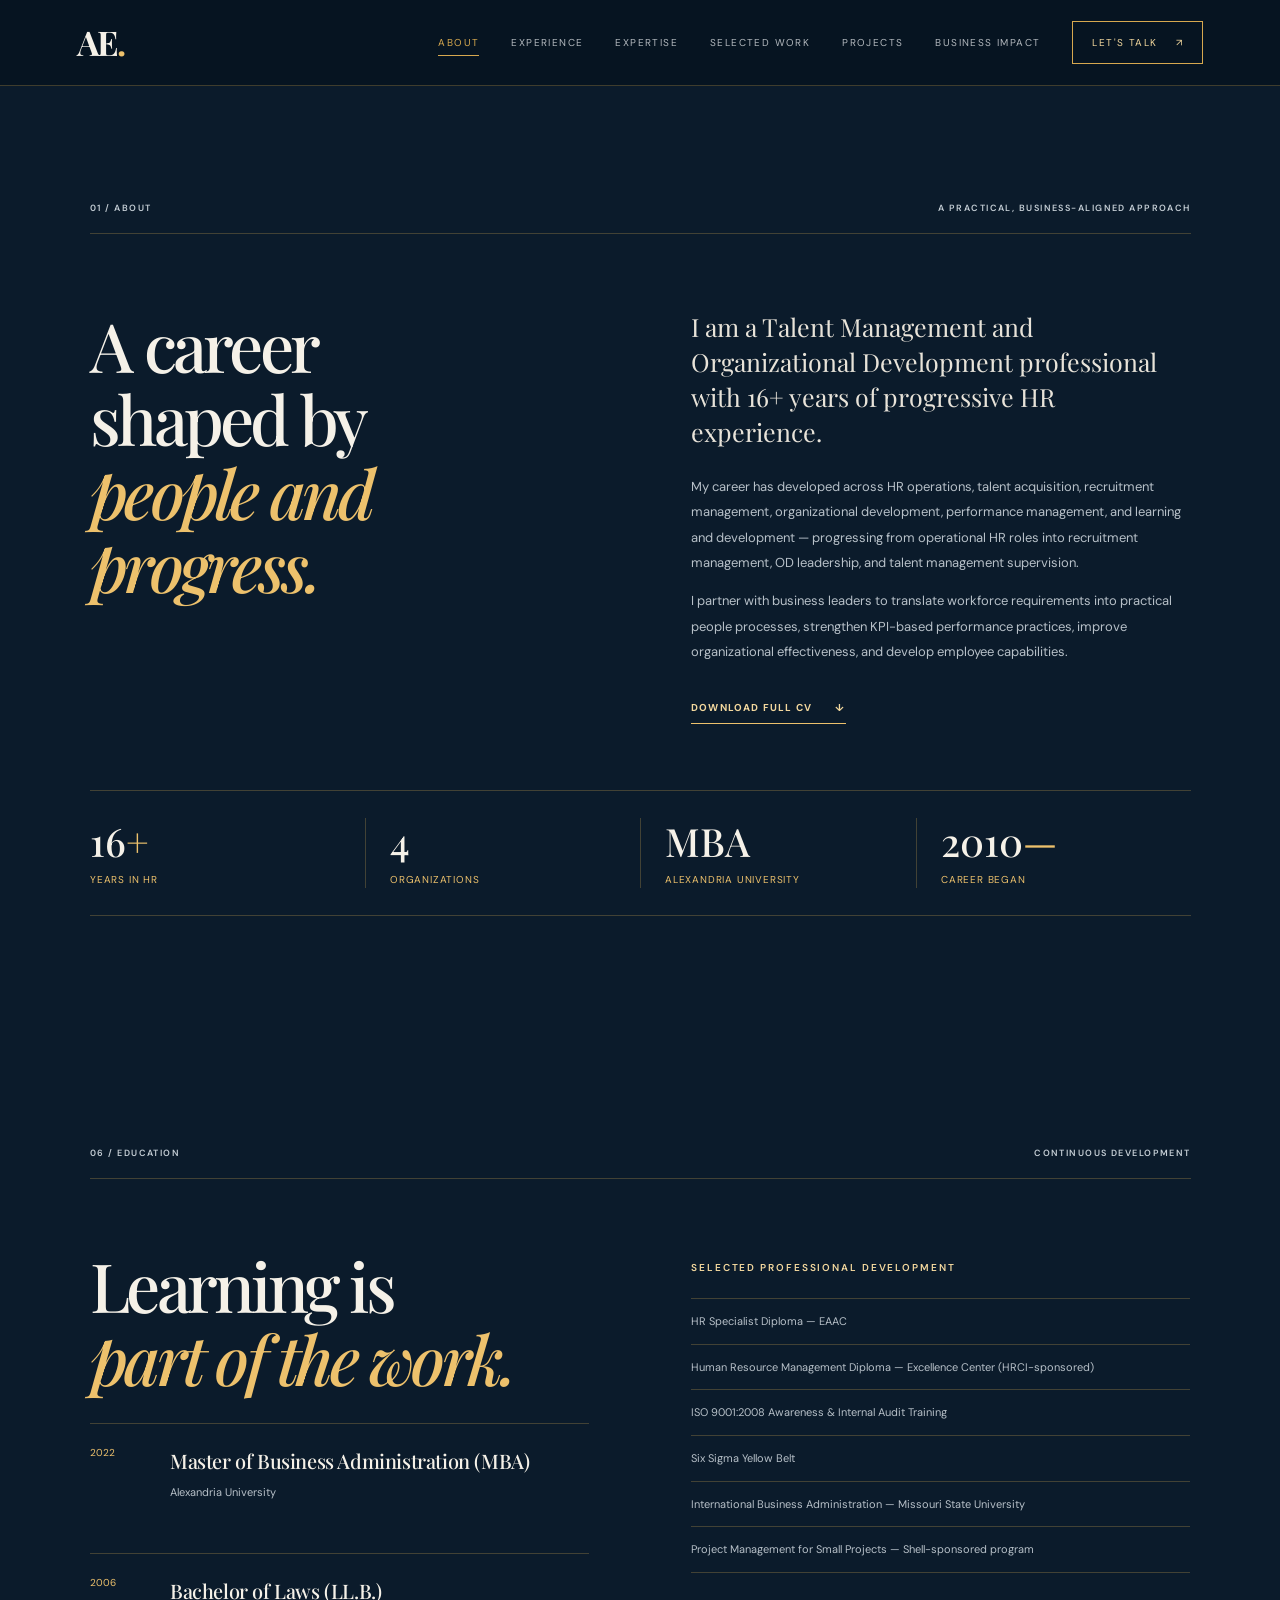
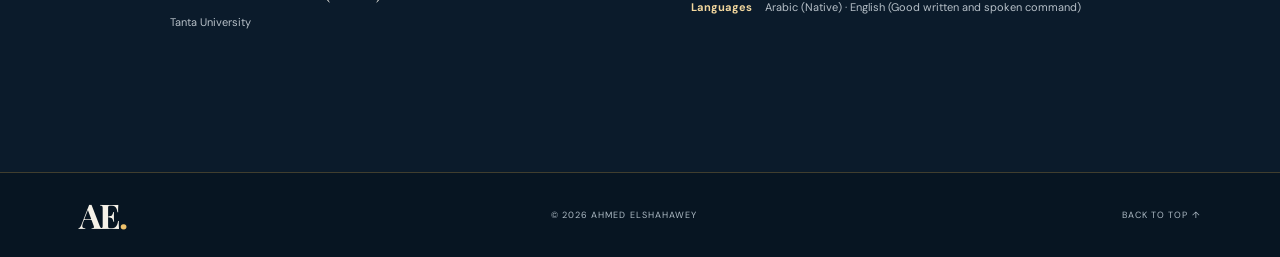
==== commit 6d4c9bac: "Add Projects to portfolio navigation" ====
--- a/about.html
+++ b/about.html
@@ -8,7 +8,7 @@
 <link rel="stylesheet" href="styles.css"></head><body>
 <div class="cursor-glow" aria-hidden="true"></div><header class="site-header">
   <a class="brand" href="index.html" aria-label="Ahmed Elshahawey home">AE<span>.</span></a>
-  <nav class="nav" id="nav"><a href="about.html" class="active" aria-current="page">About</a><a href="experience.html">Experience</a><a href="expertise.html">Expertise</a><a href="work.html">Selected Work</a><a href="impact.html">Business Impact</a><a href="contact.html" class="nav-contact">Let's talk <span>↗</span></a></nav>
+  <nav class="nav" id="nav"><a href="about.html" class="active" aria-current="page">About</a><a href="experience.html">Experience</a><a href="expertise.html">Expertise</a><a href="work.html">Selected Work</a><a href="projects.html">Projects</a><a href="impact.html">Business Impact</a><a href="contact.html" class="nav-contact">Let's talk <span>↗</span></a></nav>
   <button class="menu-toggle" id="menuToggle" aria-label="Toggle navigation" aria-expanded="false"><span></span><span></span></button>
  </header>
 <main id="top"><section class="intro section-wrap" id="about">
--- a/styles.css
+++ b/styles.css
@@ -788,3 +788,42 @@
 @media(max-width:800px){
   .hero-portrait{width:min(100%,418px)!important;max-width:418px!important}
 }
+
+
+/* MULTI-PAGE PORTFOLIO NAVIGATION */
+.nav a.active{opacity:1;color:var(--gold,#d6a84f)}
+.nav a.active:not(.nav-contact)::after{
+  content:"";display:block;height:1px;background:currentColor;
+  transform:scaleX(1);transform-origin:left;margin-top:5px;
+}
+.nav .nav-contact.active{border-color:var(--gold,#d6a84f);color:var(--gold,#d6a84f)}
+.portfolio-directory{padding-top:82px;padding-bottom:112px}
+.directory-heading{
+  display:grid;grid-template-columns:minmax(0,1.2fr) minmax(220px,.8fr);
+  align-items:end;gap:48px;margin:30px 0 42px
+}
+.directory-heading h2{
+  margin:0;font-family:"Playfair Display",serif;
+  font-size:clamp(34px,4.1vw,56px);font-weight:500;
+  line-height:1.08;letter-spacing:-.045em;max-width:17ch
+}
+.directory-heading h2 em{color:var(--gold,#d6a84f);font-weight:500}
+.directory-heading>p{max-width:34ch;color:var(--muted,#aab5bf);margin:0 0 5px}
+.directory-grid{display:grid;grid-template-columns:repeat(2,minmax(0,1fr));gap:0 28px;border-top:1px solid var(--line,rgba(232,202,144,.25))}
+.directory-card{
+  min-width:0;display:grid;grid-template-columns:44px 1fr 28px;gap:18px;
+  align-items:center;padding:25px 4px;border-bottom:1px solid var(--line,rgba(232,202,144,.25));
+  transition:background .28s ease,transform .28s ease,padding .28s ease
+}
+.directory-card>span{font-family:"Playfair Display",serif;color:var(--gold,#d6a84f);font-size:20px}
+.directory-card h3{margin:0 0 4px;font-size:17px;font-weight:600}
+.directory-card p{margin:0;color:var(--muted,#aab5bf);font-size:13px;line-height:1.55}
+.directory-card>b{font-size:19px;color:var(--gold,#d6a84f);font-weight:400;transition:transform .28s ease}
+.directory-card:hover{background:rgba(214,168,79,.045);padding-left:12px;padding-right:12px}
+.directory-card:hover>b{transform:translate(4px,-4px)}
+@media(max-width:700px){
+ .portfolio-directory{padding-top:58px;padding-bottom:76px}
+ .directory-heading{grid-template-columns:1fr;gap:14px;margin:24px 0 28px}
+ .directory-grid{grid-template-columns:1fr}
+ .directory-card{padding:20px 2px;grid-template-columns:36px 1fr 24px}
+}
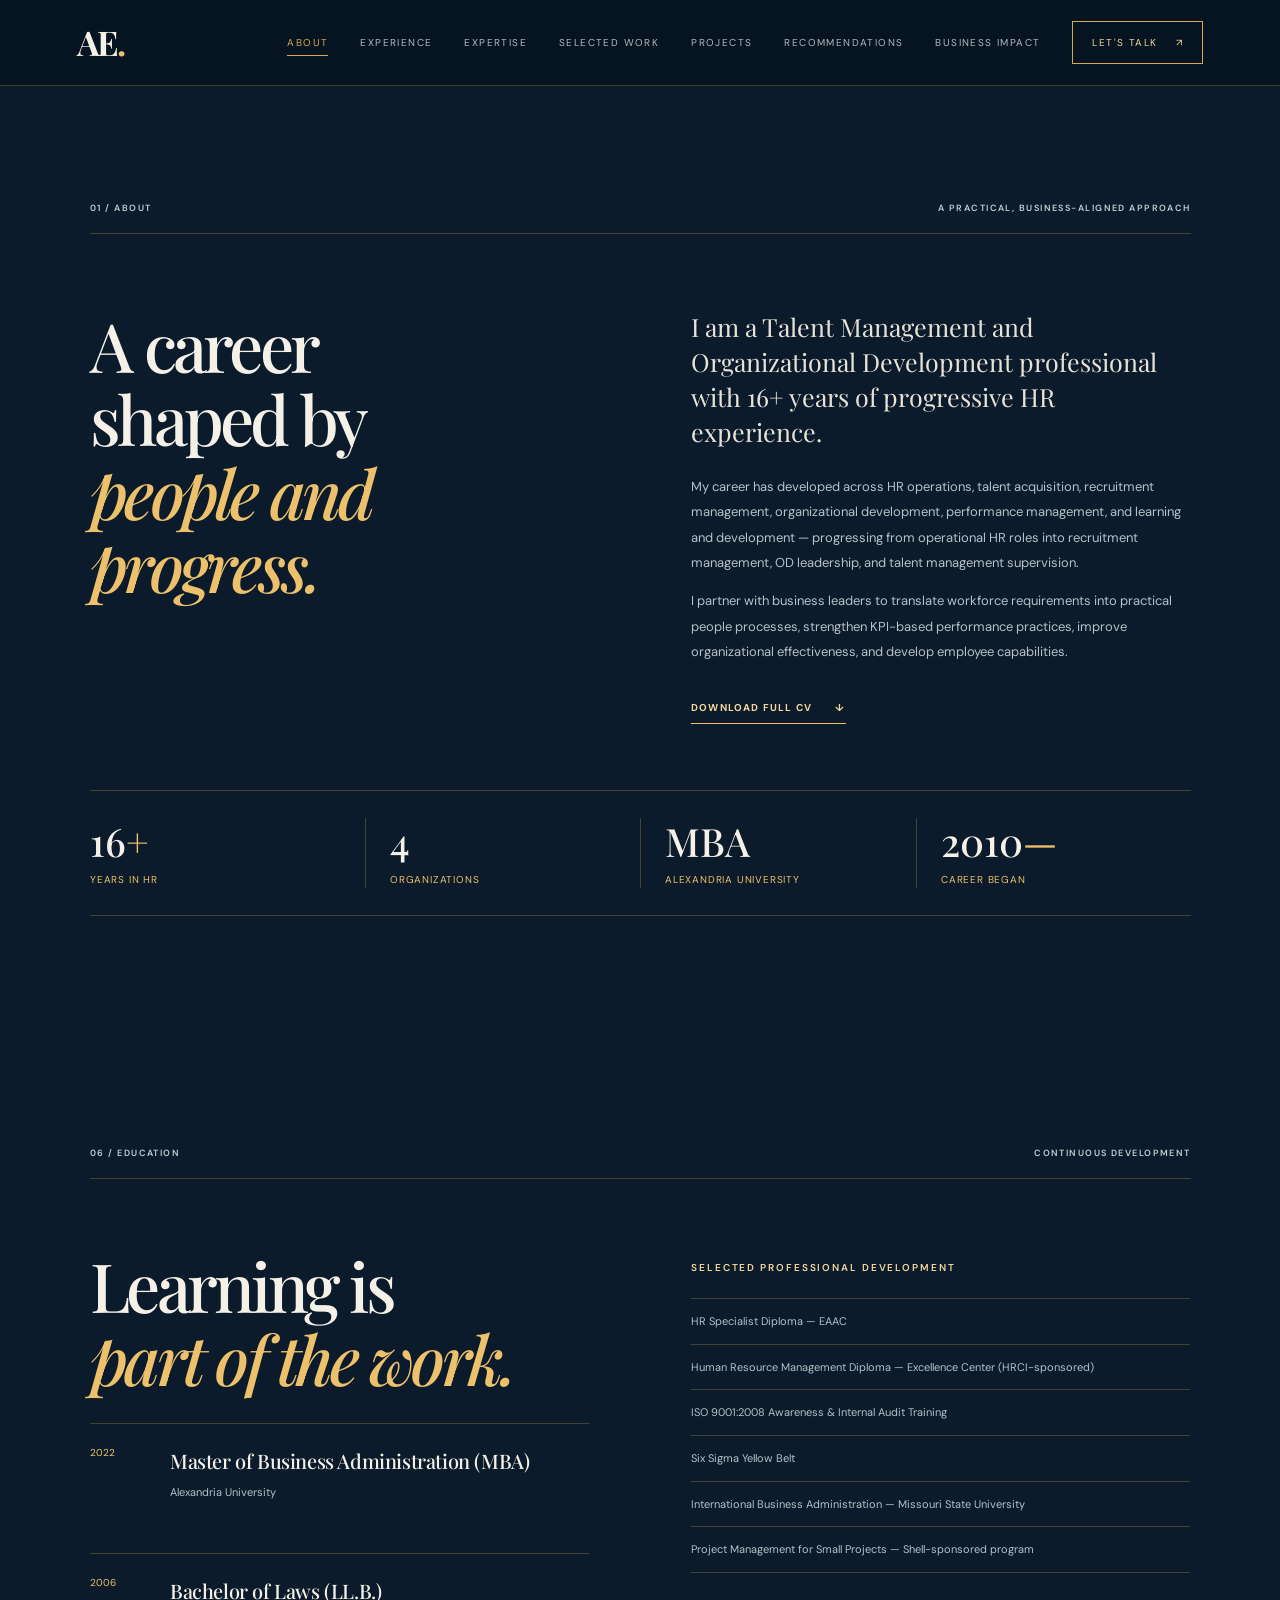
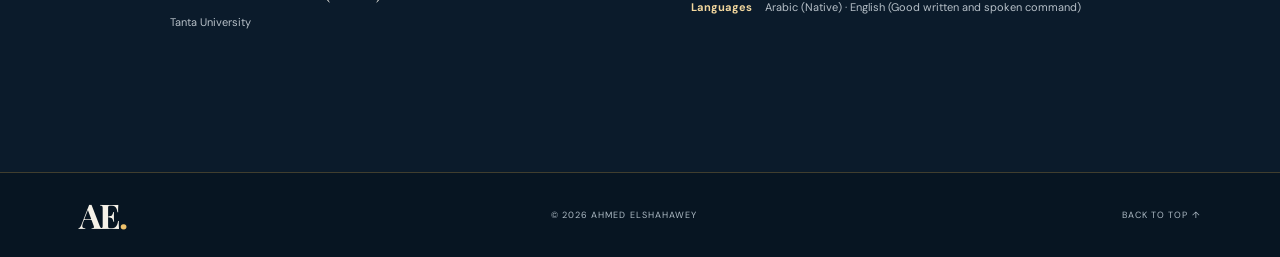
==== commit 6bca38a6: "Add Recommendations to portfolio navigation" ====
--- a/about.html
+++ b/about.html
@@ -8,7 +8,7 @@
 <link rel="stylesheet" href="styles.css"></head><body>
 <div class="cursor-glow" aria-hidden="true"></div><header class="site-header">
   <a class="brand" href="index.html" aria-label="Ahmed Elshahawey home">AE<span>.</span></a>
-  <nav class="nav" id="nav"><a href="about.html" class="active" aria-current="page">About</a><a href="experience.html">Experience</a><a href="expertise.html">Expertise</a><a href="work.html">Selected Work</a><a href="projects.html">Projects</a><a href="impact.html">Business Impact</a><a href="contact.html" class="nav-contact">Let's talk <span>↗</span></a></nav>
+  <nav class="nav" id="nav"><a href="about.html" class="active" aria-current="page">About</a><a href="experience.html">Experience</a><a href="expertise.html">Expertise</a><a href="work.html">Selected Work</a><a href="projects.html">Projects</a><a href="recommendations.html">Recommendations</a><a href="impact.html">Business Impact</a><a href="contact.html" class="nav-contact">Let's talk <span>↗</span></a></nav>
   <button class="menu-toggle" id="menuToggle" aria-label="Toggle navigation" aria-expanded="false"><span></span><span></span></button>
  </header>
 <main id="top"><section class="intro section-wrap" id="about">
--- a/styles.css
+++ b/styles.css
@@ -827,3 +827,25 @@
  .directory-grid{grid-template-columns:1fr}
  .directory-card{padding:20px 2px;grid-template-columns:36px 1fr 24px}
 }
+
+/* PROJECTS PAGE */
+.projects-page{padding-top:76px;padding-bottom:112px}
+.projects-page .section-heading-row{margin-bottom:42px}
+.projects-grid{display:grid;grid-template-columns:repeat(2,minmax(0,1fr));gap:22px}
+.project-card{
+ min-width:0;padding:28px 30px 24px;border:1px solid rgba(226,190,119,.24);
+ background:linear-gradient(145deg,rgba(255,255,255,.035),rgba(255,255,255,.012));
+ border-radius:3px;display:flex;flex-direction:column;transition:transform .3s ease,border-color .3s ease,background .3s ease
+}
+.project-card:hover{transform:translateY(-5px);border-color:rgba(226,190,119,.62);background:rgba(226,190,119,.045)}
+.project-card-top{display:flex;justify-content:space-between;gap:14px;flex-wrap:wrap;color:var(--gold,#d6a84f);font-size:10px;letter-spacing:.12em;font-weight:700}
+.project-card h3{font-family:"Playfair Display",serif;font-size:clamp(22px,2.2vw,29px);line-height:1.16;font-weight:500;letter-spacing:-.025em;margin:26px 0 15px;color:#f3f0e8}
+.project-description{color:var(--muted,#bdc7d0);font-size:14px;line-height:1.75;margin:0 0 22px}
+.project-skills{display:flex;align-items:flex-start;gap:10px;padding-top:17px;border-top:1px solid rgba(226,190,119,.18);margin-top:auto}
+.project-gem{color:var(--gold,#d6a84f);font-size:21px;line-height:1}
+.project-skills p{font-size:13px;line-height:1.55;margin:0;color:#d8dce0}
+.project-skills strong{color:#f3f0e8;font-weight:600}
+.project-association{display:flex;align-items:center;gap:9px;margin-top:18px;color:#aeb9c4;font-size:12px}
+.project-association span{color:var(--gold,#d6a84f);font-size:15px}
+.projects-note{font-size:11px;color:#8997a5;margin-top:25px}
+@media(max-width:760px){.projects-page{padding-top:54px;padding-bottom:76px}.projects-grid{grid-template-columns:1fr}.project-card{padding:24px 22px}.projects-page .section-heading-row{margin-bottom:28px}}
